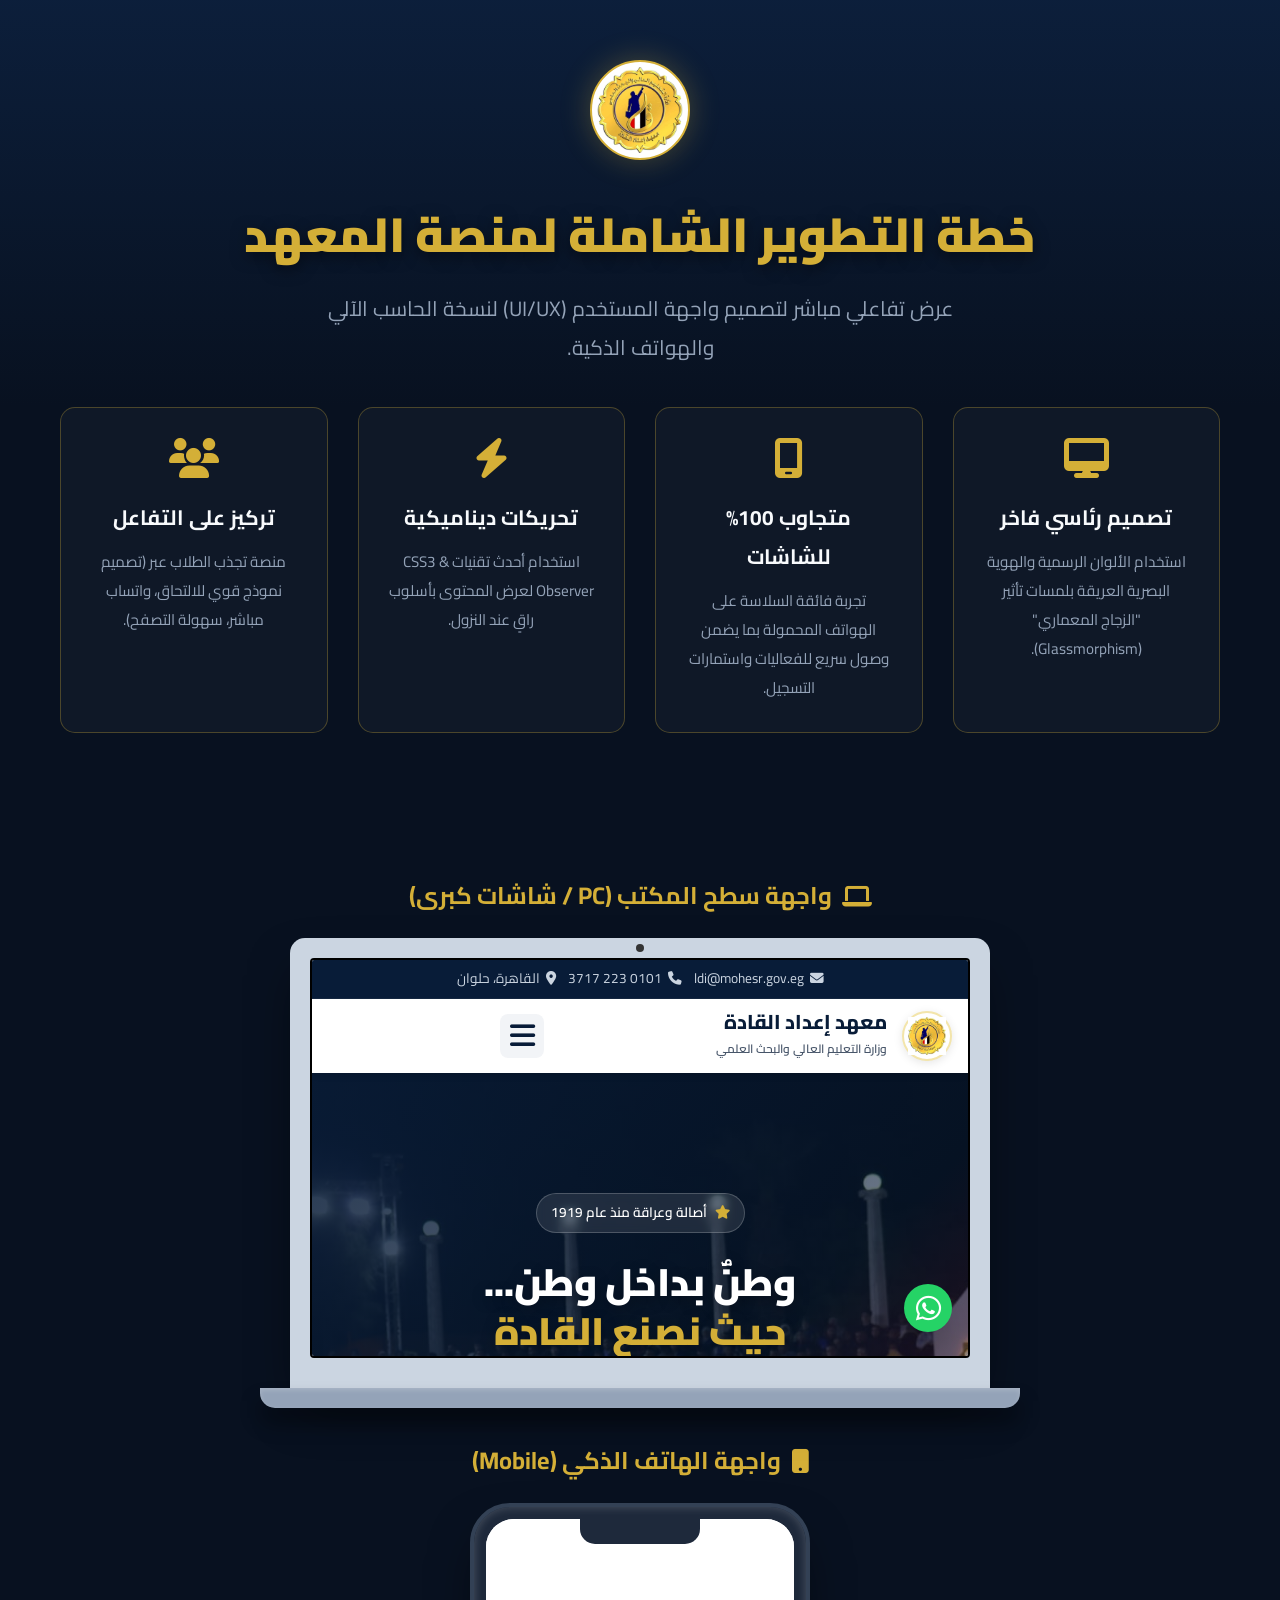
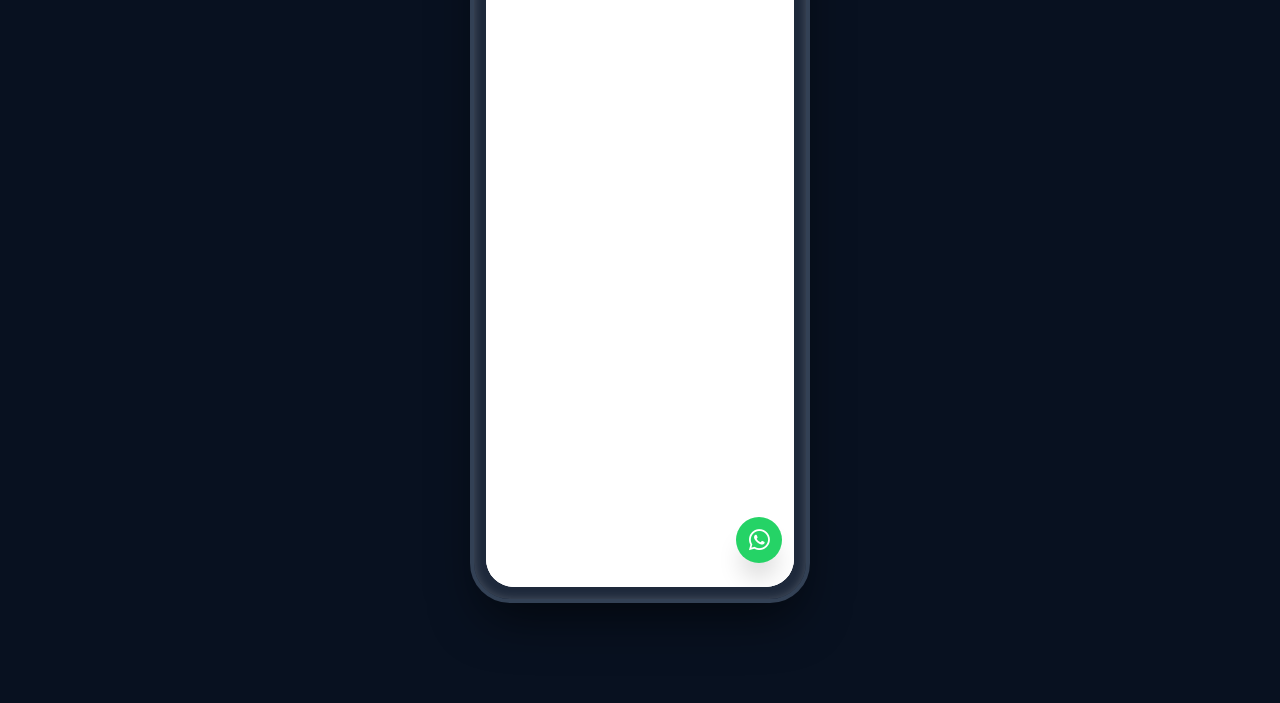
==== presentation.html @ 9d0cc3c3 "Add full project - معهد إعداد القادة بحلوان Made-with: Cursor" ====
<!DOCTYPE html>
<html lang="ar" dir="rtl">
<head>
    <meta charset="UTF-8">
    <meta name="viewport" content="width=device-width, initial-scale=1.0">
    <title>عرض مشروع منصة معهد إعداد القادة</title>
    <link href="https://fonts.googleapis.com/css2?family=Cairo:wght@400;700;900&display=swap" rel="stylesheet">
    <link rel="stylesheet" href="https://cdnjs.cloudflare.com/ajax/libs/font-awesome/6.4.0/css/all.min.css">
    
    <style>
        :root {
            --bg-color: #081120;
            --text-color: #f8fafc;
            --gold: #d4af37;
            --primary: #123363;
        }
        * { margin: 0; padding: 0; box-sizing: border-box; font-family: 'Cairo', sans-serif; }
        body { background: var(--bg-color); color: var(--text-color); min-height: 100vh; overflow-x: hidden; }
        
        /* Header */
        .presentation-header {
            text-align: center;
            padding: 60px 20px 40px;
            background: linear-gradient(180deg, rgba(18, 51, 99, 0.4) 0%, transparent 100%);
        }
        .presentation-header img { width: 100px; height: 100px; border-radius: 50%; box-shadow: 0 0 30px rgba(212, 175, 55, 0.3); border: 2px solid var(--gold); margin-bottom: 20px; background:#fff; padding:5px;}
        .presentation-header h1 { font-size: 3rem; font-weight: 900; color: var(--gold); text-shadow: 0 4px 15px rgba(0,0,0,0.5); margin-bottom: 10px; }
        .presentation-header p { font-size: 1.3rem; color: #94a3b8; max-width: 700px; margin: 0 auto; }

        /* Showcase Area */
        .showcase-container {
            display: flex;
            justify-content: center;
            align-items: flex-start;
            gap: 50px;
            padding: 40px 20px 100px;
            max-width: 1600px;
            margin: 0 auto;
            flex-wrap: wrap;
        }

        /* ===== Desktop Mockup (CSS Only) ===== */
        .laptop-wrapper { display: flex; flex-direction: column; align-items: center; }
        .laptop-title { font-size: 1.5rem; color: var(--gold); margin-bottom: 20px; font-weight: 700; display:flex; align-items:center; gap:10px; }
        .laptop-mockup {
            width: 900px;
            height: 560px;
            background: #cbd5e1;
            border-radius: 15px 15px 0 0;
            padding: 20px 20px 30px;
            box-shadow: 0 25px 50px -12px rgba(0,0,0,0.6);
            position: relative;
        }
        /* Camera */
        .laptop-mockup::before { content: ''; position: absolute; top: 6px; left: 50%; transform: translateX(-50%); width: 8px; height: 8px; background: #333; border-radius: 50%; }
        /* Keyboard Base */
        .laptop-mockup::after { content: ''; position: absolute; bottom: -20px; left: -30px; right: -30px; height: 20px; background: #94a3b8; border-radius: 0 0 15px 15px; box-shadow: inset 0 2px 5px rgba(255,255,255,0.2), 0 15px 20px rgba(0,0,0,0.4); }
        /* Trackpad hollow */
        .laptop-trackpad { position: absolute; bottom: -18px; left: 50%; transform: translateX(-50%); width: 100px; height: 10px; background: #64748b; border-radius: 0 0 10px 10px; }
        
        .laptop-screen { width: 100%; height: 100%; background: #fff; border-radius: 4px; overflow: hidden; border: 2px solid #000; }
        .laptop-screen iframe { width: 100%; height: 100%; border: none; }

        /* ===== Mobile Mockup (CSS Only) ===== */
        .mobile-wrapper { display: flex; flex-direction: column; align-items: center; }
        .mobile-mockup {
            width: 340px;
            height: 700px;
            background: #1e293b;
            border-radius: 40px;
            padding: 12px;
            box-shadow: 0 25px 50px -12px rgba(0,0,0,0.6), inset 0 0 10px rgba(255,255,255,0.2);
            position: relative;
            border: 4px solid #334155;
        }
        /* Notch */
        .mobile-mockup::before { content: ''; position: absolute; top: 12px; left: 50%; transform: translateX(-50%); width: 120px; height: 25px; background: #1e293b; border-radius: 0 0 15px 15px; z-index: 10; }
        /* Home Indicator */
        .mobile-mockup::after { content: ''; position: absolute; bottom: 20px; left: 50%; transform: translateX(-50%); width: 100px; height: 4px; background: rgba(255,255,255,0.3); border-radius: 10px; z-index: 10; }
        
        .mobile-screen { width: 100%; height: 100%; background: #fff; border-radius: 28px; overflow: hidden; position: relative; }
        .mobile-screen iframe { width: 100%; height: 100%; border: none; }

        /* Presentation Features */
        .features-grid {
            display: grid;
            grid-template-columns: repeat(auto-fit, minmax(250px, 1fr));
            gap: 30px;
            max-width: 1200px;
            margin: 0 auto 100px;
            padding: 0 20px;
        }
        .feat-card {
            background: rgba(255,255,255,0.03);
            border: 1px solid rgba(212, 175, 55, 0.3);
            padding: 30px;
            border-radius: 15px;
            text-align: center;
            transition: 0.3s;
        }
        .feat-card:hover { transform: translateY(-10px); background: rgba(212, 175, 55, 0.05); border-color: var(--gold); }
        .feat-icon { font-size: 2.5rem; color: var(--gold); margin-bottom: 20px; }
        .feat-title { font-size: 1.3rem; font-weight: 700; margin-bottom: 10px; }
        .feat-desc { color: #94a3b8; font-size: 0.95rem; }

        @media(max-width: 1400px) {
            .laptop-mockup { width: 700px; height: 450px; }
            .showcase-container { flex-direction: column; align-items: center; }
        }
        @media(max-width: 800px) {
            .laptop-mockup { width: 100%; height: 350px; }
            .laptop-mockup::before, .laptop-mockup::after, .laptop-trackpad { display: none; }
            .laptop-mockup { padding: 10px; border-radius: 10px; }
        }
    </style>
</head>
<body>

    <header class="presentation-header">
        <img src="505221281_1123703293119814_6353775349319739880_n.jpg" alt="شعار المعهد">
        <h1>خطة التطوير الشاملة لمنصة المعهد</h1>
        <p>عرض تفاعلي مباشر لتصميم واجهة المستخدم (UI/UX) لنسخة الحاسب الآلي والهواتف الذكية.</p>
    </header>

    <div class="features-grid">
        <div class="feat-card">
            <i class="fa-solid fa-desktop feat-icon"></i>
            <div class="feat-title">تصميم رئاسي فاخر</div>
            <div class="feat-desc">استخدام الألوان الرسمية والهوية البصرية العريقة بلمسات تأثير "الزجاج المعماري" (Glassmorphism).</div>
        </div>
        <div class="feat-card">
            <i class="fa-solid fa-mobile-screen feat-icon"></i>
            <div class="feat-title">متجاوب 100% للشاشات</div>
            <div class="feat-desc">تجربة فائقة السلاسة على الهواتف المحمولة بما يضمن وصول سريع للفعاليات واستمارات التسجيل.</div>
        </div>
        <div class="feat-card">
            <i class="fa-solid fa-bolt feat-icon"></i>
            <div class="feat-title">تحريكات ديناميكية</div>
            <div class="feat-desc">استخدام أحدث تقنيات CSS3 & Observer لعرض المحتوى بأسلوب راقٍ عند النزول.</div>
        </div>
        <div class="feat-card">
            <i class="fa-solid fa-users feat-icon"></i>
            <div class="feat-title">تركيز على التفاعل</div>
            <div class="feat-desc">منصة تجذب الطلاب عبر (تصميم نموذج قوي للالتحاق، واتساب مباشر، سهولة التصفح).</div>
        </div>
    </div>

    <!-- Live Preview Frames -->
    <div class="showcase-container">
        
        <!-- Desktop -->
        <div class="laptop-wrapper">
            <h2 class="laptop-title"><i class="fa-solid fa-laptop"></i> واجهة سطح المكتب (PC / شاشات كبرى)</h2>
            <div class="laptop-mockup">
                <div class="laptop-trackpad"></div>
                <div class="laptop-screen">
                    <!-- Loading the actual website page live -->
                    <iframe src="index.html" title="شاشة الكمبيوتر"></iframe>
                </div>
            </div>
        </div>

        <!-- Mobile -->
        <div class="mobile-wrapper">
            <h2 class="laptop-title"><i class="fa-solid fa-mobile-button"></i> واجهة الهاتف الذكي (Mobile)</h2>
            <div class="mobile-mockup">
                <div class="mobile-screen">
                    <!-- Loading the actual website page live -->
                    <iframe src="index.html" title="شاشة الموبايل"></iframe>
                </div>
            </div>
        </div>

    </div>

</body>
</html>
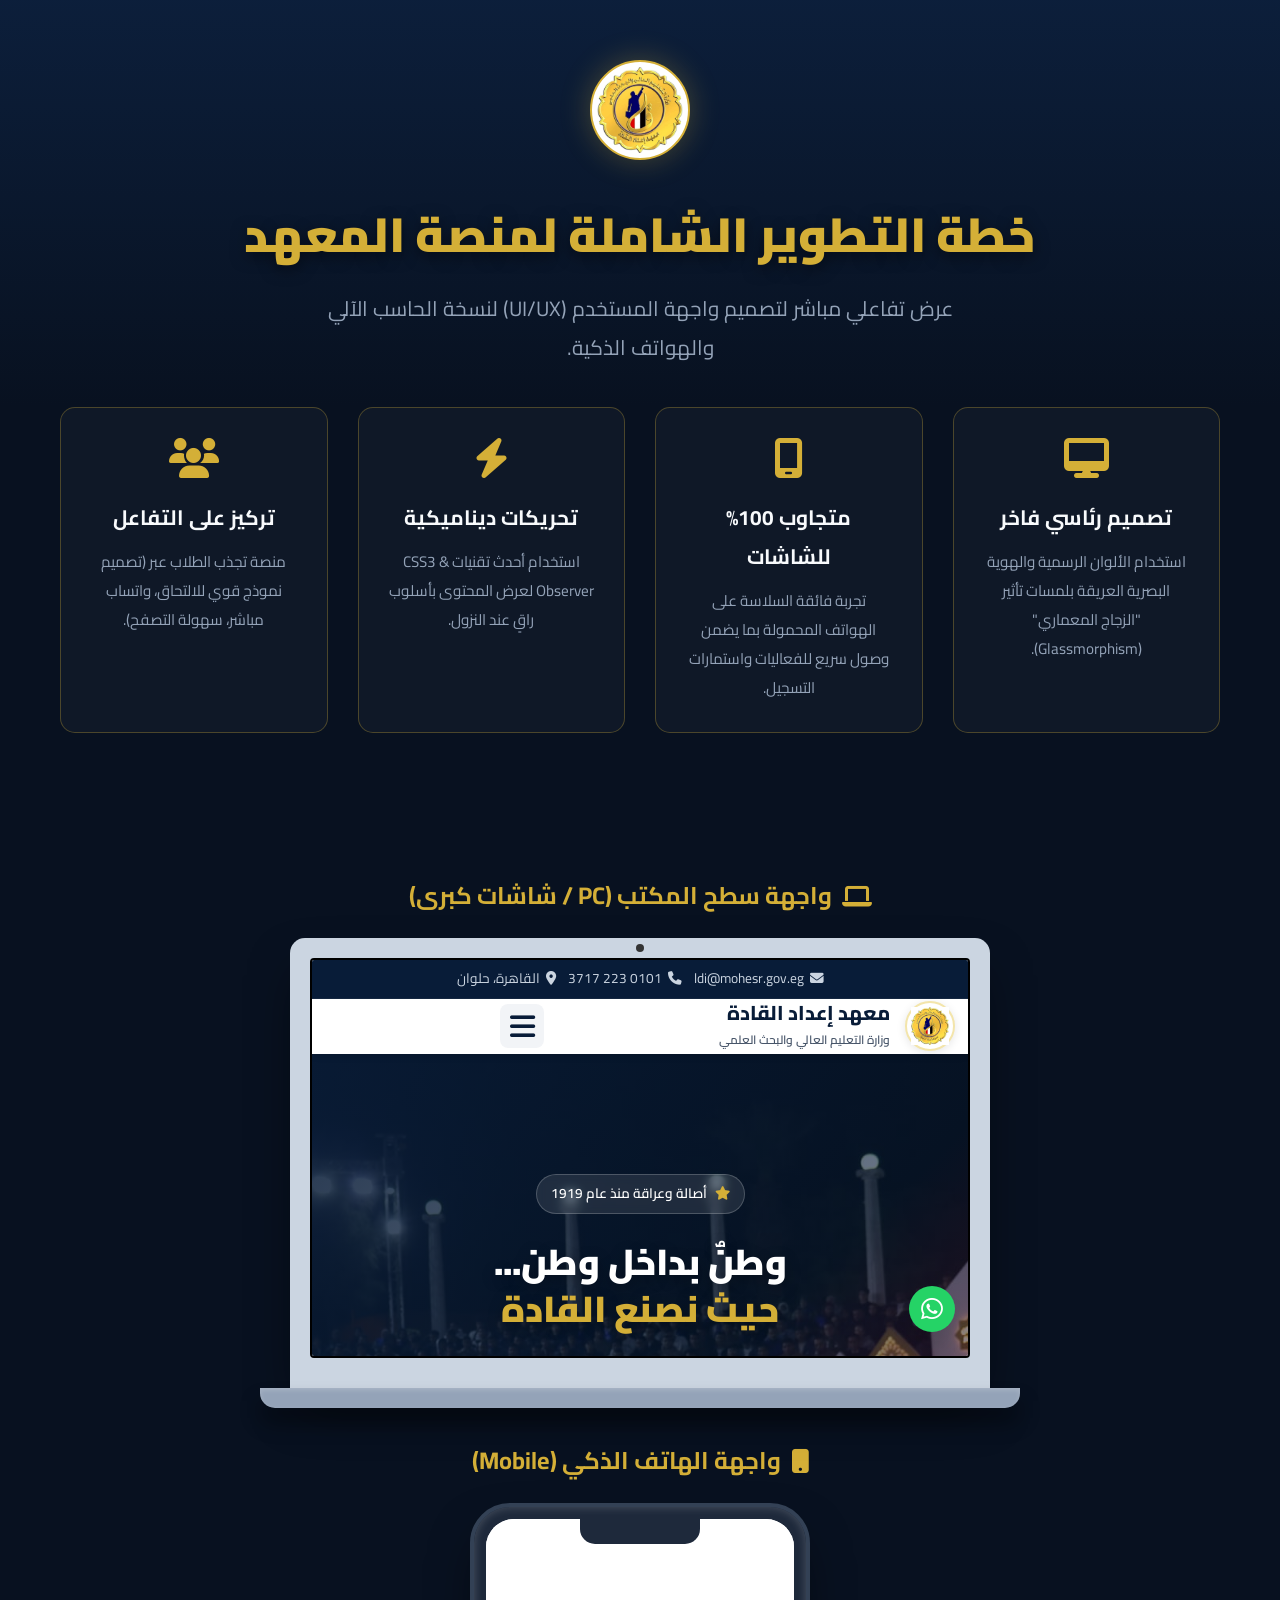
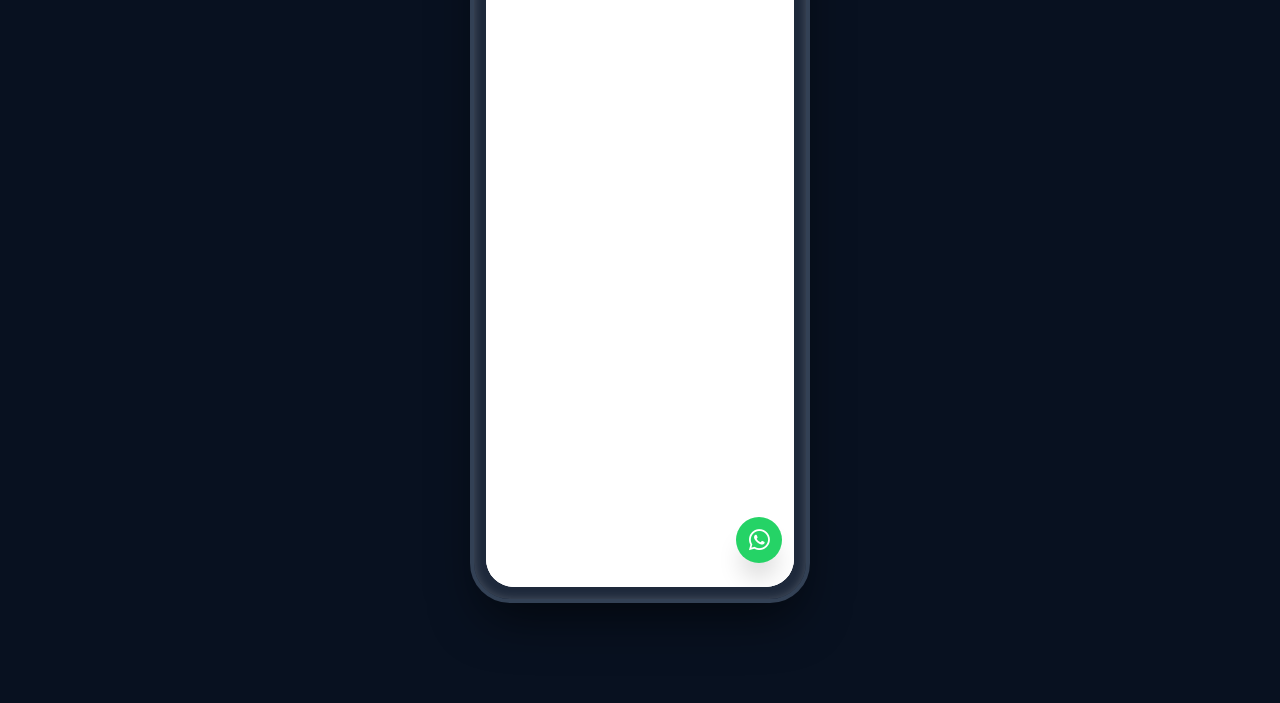
==== commit e8454ae6: "Fix structure, paths, README with screenshots - تنظيم المشروع Made-with: Cursor" ====
--- a/presentation.html
+++ b/presentation.html
@@ -117,7 +117,7 @@
 <body>
 
     <header class="presentation-header">
-        <img src="505221281_1123703293119814_6353775349319739880_n.jpg" alt="شعار المعهد">
+        <img src="assets/images/logo.jpg" alt="شعار المعهد">
         <h1>خطة التطوير الشاملة لمنصة المعهد</h1>
         <p>عرض تفاعلي مباشر لتصميم واجهة المستخدم (UI/UX) لنسخة الحاسب الآلي والهواتف الذكية.</p>
     </header>
